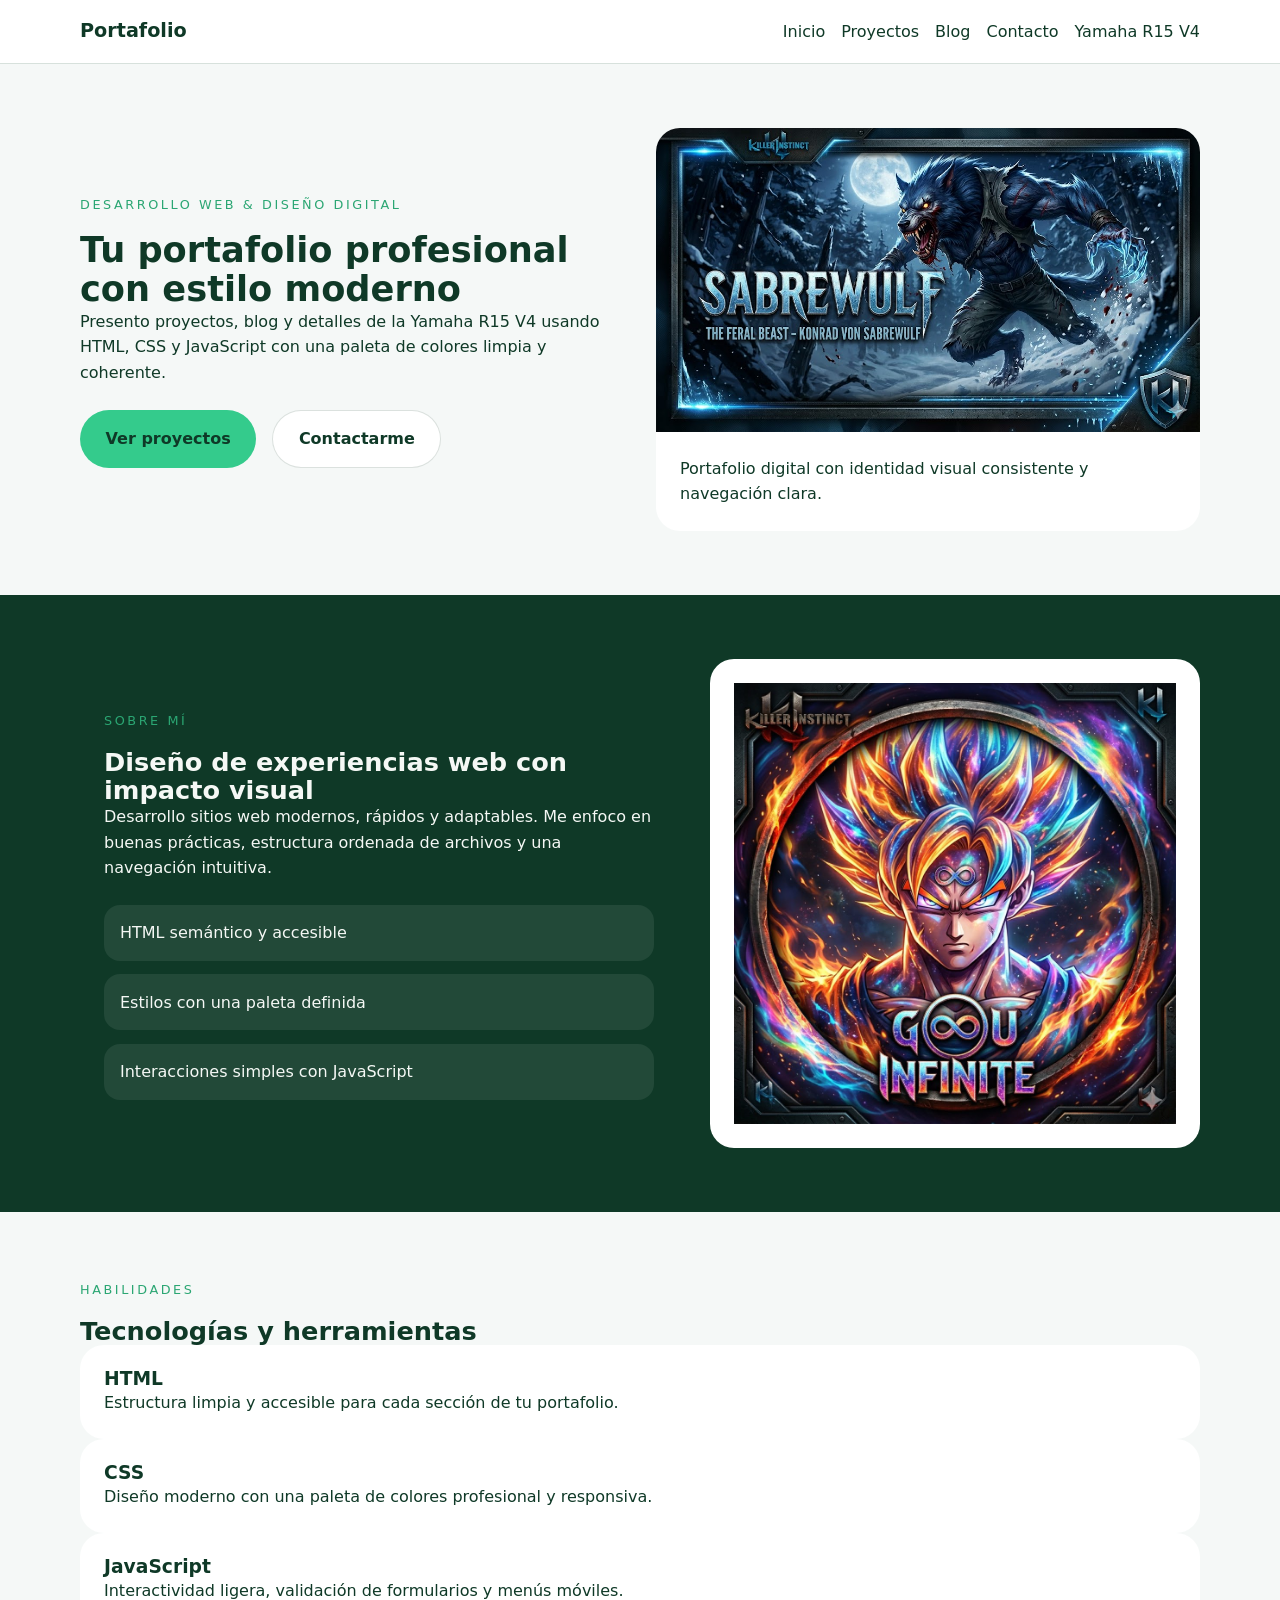
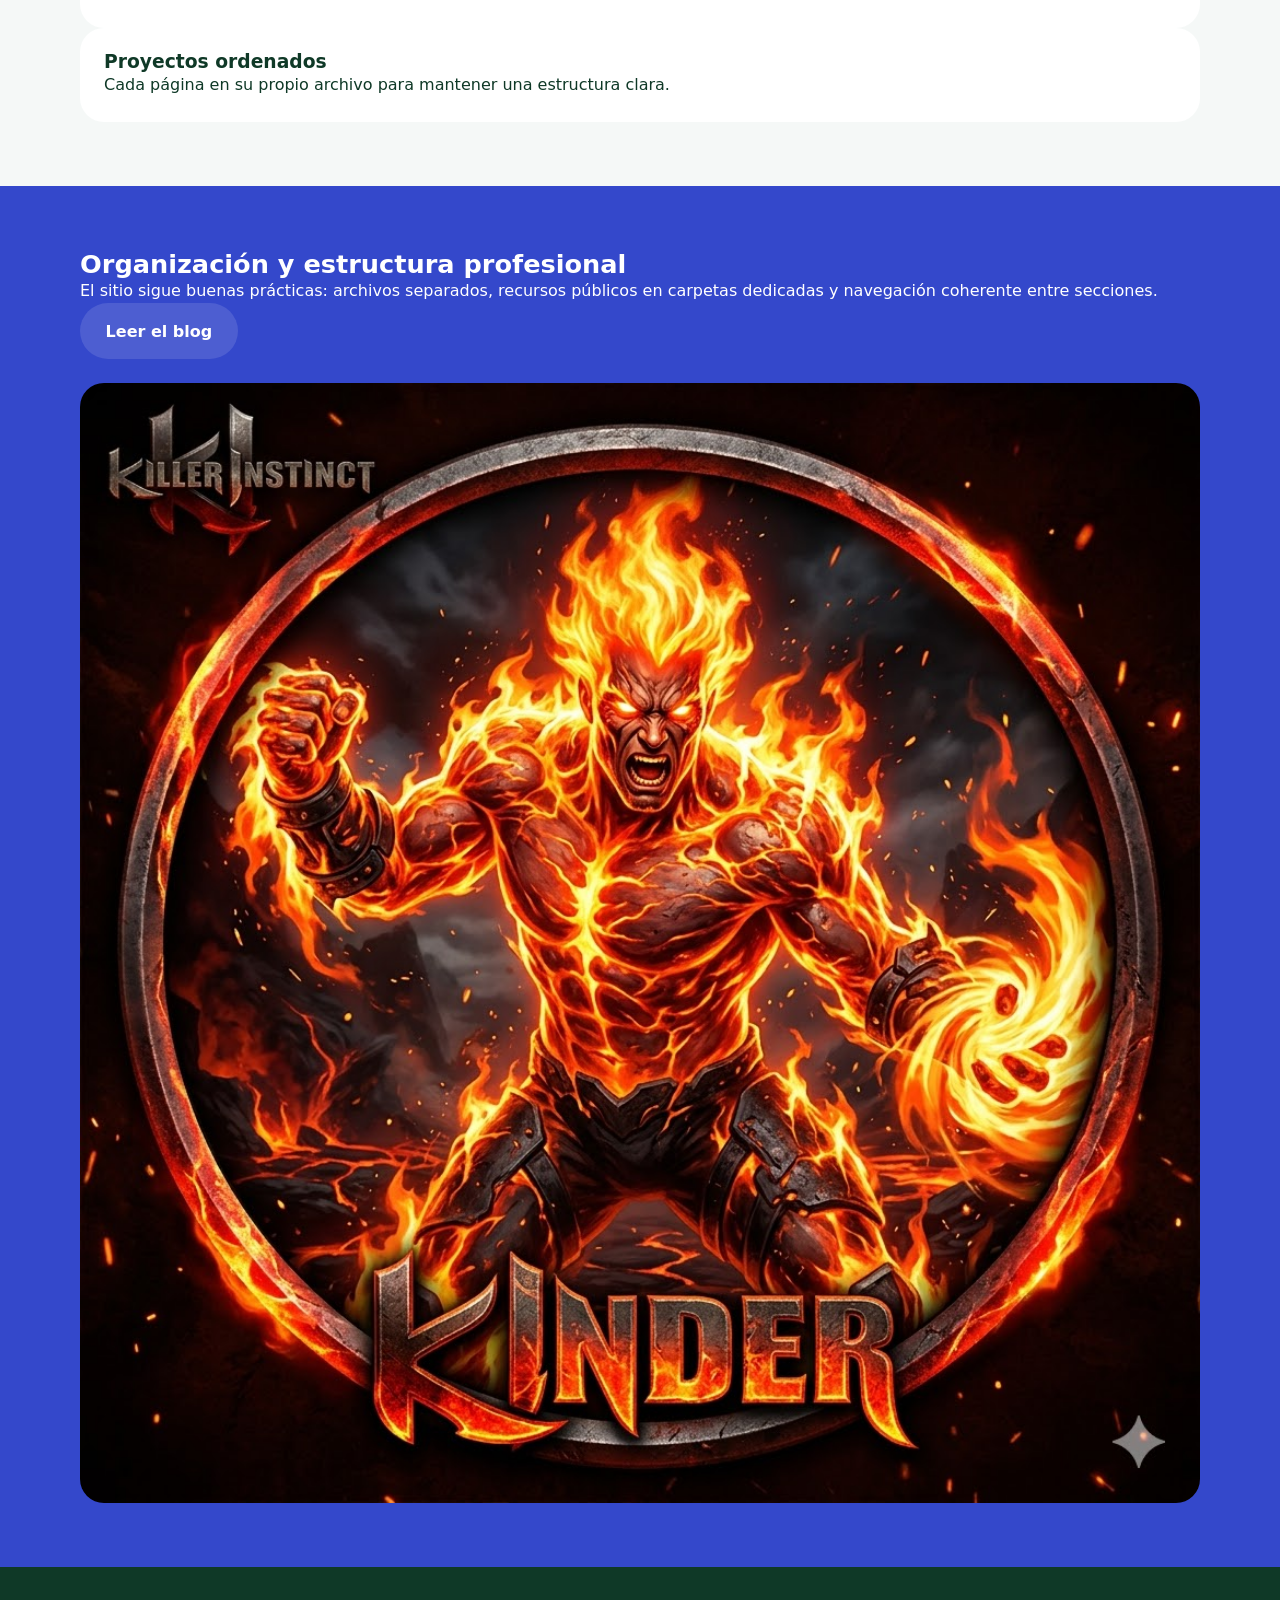
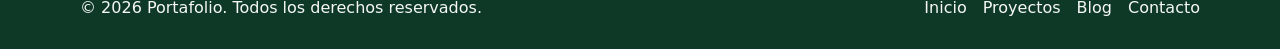
==== index.html @ 2af33558 "initial commit" ====
<!DOCTYPE html>
<html lang="es">
<head>
  <meta charset="UTF-8" />
  <meta name="viewport" content="width=device-width, initial-scale=1.0" />
  <title>Portafolio | Página Principal</title>
  <link rel="stylesheet" href="assets/css/style.css" />
</head>
<body>
  <header class="site-header">
    <div class="container header-inner">
      <a class="brand" href="index.html">Portafolio</a>
      <button class="menu-toggle" aria-label="Abrir menú" id="menuToggle">Menu</button>
      <nav class="site-nav" id="siteNav">
        <a href="index.html">Inicio</a>
        <a href="proyect.html">Proyectos</a>
        <a href="blog.html">Blog</a>
        <a href="contact.html">Contacto</a>
        <a href="yamaha.html">Yamaha R15 V4</a>
      </nav>
    </div>
  </header>

  <main>
    <section class="hero section-light">
      <div class="container hero-grid">
        <div>
          <p class="eyebrow">Desarrollo web & diseño digital</p>
          <h1>Tu portafolio profesional con estilo moderno</h1>
          <p>Presento proyectos, blog y detalles de la Yamaha R15 V4 usando HTML, CSS y JavaScript con una paleta de colores limpia y coherente.</p>
          <div class="hero-actions">
            <a class="btn btn-primary" href="proyect.html">Ver proyectos</a>
            <a class="btn btn-secondary" href="contact.html">Contactarme</a>
          </div>
        </div>
        <div class="hero-card">
          <img src="assets/images/banner.jpg" alt="Portafolio banner" />
          <div class="hero-card-content">
            <p>Portafolio digital con identidad visual consistente y navegación clara.</p>
          </div>
        </div>
      </div>
    </section>

    <section class="section-dark about-section">
      <div class="container section-grid">
        <div class="about-text">
          <span class="eyebrow">Sobre mí</span>
          <h2>Diseño de experiencias web con impacto visual</h2>
          <p>Desarrollo sitios web modernos, rápidos y adaptables. Me enfoco en buenas prácticas, estructura ordenada de archivos y una navegación intuitiva.</p>
          <ul class="feature-list">
            <li>HTML semántico y accesible</li>
            <li>Estilos con una paleta definida</li>
            <li>Interacciones simples con JavaScript</li>
          </ul>
        </div>
        <div class="about-image">
          <img src="assets/images/profile.jpg" alt="Perfil profesional" />
        </div>
      </div>
    </section>

    <section class="section-light skills-section">
      <div class="container">
        <span class="eyebrow">Habilidades</span>
        <h2>Tecnologías y herramientas</h2>
        <div class="skill-grid">
          <article class="skill-card">
            <h3>HTML</h3>
            <p>Estructura limpia y accesible para cada sección de tu portafolio.</p>
          </article>
          <article class="skill-card">
            <h3>CSS</h3>
            <p>Diseño moderno con una paleta de colores profesional y responsiva.</p>
          </article>
          <article class="skill-card">
            <h3>JavaScript</h3>
            <p>Interactividad ligera, validación de formularios y menús móviles.</p>
          </article>
          <article class="skill-card">
            <h3>Proyectos ordenados</h3>
            <p>Cada página en su propio archivo para mantener una estructura clara.</p>
          </article>
        </div>
      </div>
    </section>

    <section class="section-accent showcase-section">
      <div class="container showcase-grid">
        <div>
          <h2>Organización y estructura profesional</h2>
          <p>El sitio sigue buenas prácticas: archivos separados, recursos públicos en carpetas dedicadas y navegación coherente entre secciones.</p>
          <a class="btn btn-light" href="blog.html">Leer el blog</a>
        </div>
        <div class="showcase-card">
          <img src="assets/images/image.jpg" alt="Ejemplo de proyecto web" />
        </div>
      </div>
    </section>
  </main>

  <footer class="site-footer">
    <div class="container footer-grid">
      <p>© 2026 Portafolio. Todos los derechos reservados.</p>
      <nav class="footer-nav">
        <a href="index.html">Inicio</a>
        <a href="proyect.html">Proyectos</a>
        <a href="blog.html">Blog</a>
        <a href="contact.html">Contacto</a>
      </nav>
    </div>
  </footer>

  <script src="assets/js/main.js"></script>
</body>
</html>
---- assets/css/style.css ----
:root {
  --color-bg: #f5f8f7;
  --color-surface: #ffffff;
  --color-primary: #2BA673;
  --color-secondary: #0F3927;
  --color-button: #34CB8C;
  --color-accent: #3448CB;
  --color-text: #0f3927;
  --color-muted: #5b6b67;
  --color-border: #d7e1dc;
}

* {
  box-sizing: border-box;
}

html {
  scroll-behavior: smooth;
}

body {
  margin: 0;
  font-family: Inter, system-ui, -apple-system, BlinkMacSystemFont, 'Segoe UI', sans-serif;
  background: var(--color-bg);
  color: var(--color-text);
  line-height: 1.6;
}

img {
  max-width: 100%;
  display: block;
}

a {
  color: inherit;
  text-decoration: none;
}

.container {
  width: min(1120px, calc(100% - 2rem));
  margin: 0 auto;
}

.site-header {
  background: var(--color-surface);
  border-bottom: 1px solid var(--color-border);
  position: sticky;
  top: 0;
  z-index: 20;
}

.header-inner {
  display: flex;
  align-items: center;
  justify-content: space-between;
  gap: 1rem;
  padding: 1rem 0;
}

.brand {
  font-weight: 700;
  font-size: 1.2rem;
  color: var(--color-secondary);
}

.site-nav {
  display: flex;
  flex-wrap: wrap;
  gap: 1rem;
  align-items: center;
}

.site-nav a {
  color: var(--color-text);
  transition: color 0.2s ease;
}

.site-nav a:hover {
  color: var(--color-primary);
}

.menu-toggle {
  display: none;
  border: none;
  background: var(--color-primary);
  color: white;
  padding: 0.75rem 1rem;
  border-radius: 999px;
  cursor: pointer;
}

.section-light,
.section-accent,
.section-dark {
  padding: 4rem 0;
}

.section-light {
  background: var(--color-bg);
}

.section-dark {
  background: var(--color-secondary);
  color: #f5f8f5;
}

.section-accent {
  background: var(--color-accent);
  color: white;
}

.eyebrow {
  display: inline-flex;
  align-items: center;
  gap: 0.5rem;
  text-transform: uppercase;
  letter-spacing: 0.2em;
  font-size: 0.8rem;
  margin-bottom: 1rem;
  color: var(--color-primary);
}

h1,
h2,
h3 {
  margin: 0;
  line-height: 1.1;
}

h1 {
  font-size: clamp(2.2rem, 2.5vw, 3.45rem);
}

h2 {
  font-size: clamp(1.6rem, 2vw, 2.4rem);
}

p {
  margin: 0;
}

.hero-grid,
.showcase-grid,
.section-grid,
.detail-grid,
.project-grid,
.blog-grid,
.contact-layout,
.yamaha-grid {
  display: grid;
  gap: 2rem;
}

.hero-grid,
.yamaha-grid {
  grid-template-columns: minmax(0, 1fr) minmax(320px, 1fr);
  align-items: center;
}

.hero-card,
.showcase-card,
.project-card,
.blog-card,
.contact-card,
.detail-card,
.yamaha-details article,
.about-image {
  border-radius: 24px;
  overflow: hidden;
  background: var(--color-surface);
}

.hero-card img,
.showcase-card img,
.project-card img {
  width: 100%;
  display: block;
}

.hero-card {
  position: relative;
}

.hero-card-content {
  padding: 1.5rem;
}

.hero-actions,
.btn-group {
  display: flex;
  flex-wrap: wrap;
  gap: 1rem;
  margin-top: 1.5rem;
}

.btn {
  display: inline-flex;
  align-items: center;
  justify-content: center;
  padding: 0.95rem 1.6rem;
  border-radius: 999px;
  font-weight: 600;
  transition: transform 0.2s ease, background-color 0.2s ease;
}

.btn:hover {
  transform: translateY(-1px);
}

.btn-primary {
  background: var(--color-button);
  color: var(--color-secondary);
}

.btn-secondary {
  background: var(--color-surface);
  color: var(--color-secondary);
  border: 1px solid rgba(15, 57, 39, 0.15);
}

.btn-light {
  background: rgba(255, 255, 255, 0.12);
  color: white;
}

.section-grid {
  grid-template-columns: minmax(0, 1.1fr) minmax(300px, 0.9fr);
  align-items: center;
}

.about-text,
.about-image,
.contact-info,
.project-content,
.blog-card,
.detail-card {
  padding: 1.5rem;
}

.about-image img {
  object-fit: cover;
  min-height: 420px;
}

.feature-list {
  list-style: none;
  padding: 0;
  margin: 1.5rem 0 0;
  display: grid;
  gap: 0.85rem;
}

.feature-list li {
  background: rgba(255,255,255,0.08);
  padding: 0.95rem 1rem;
  border-radius: 16px;
}

.skills-section .skill-grid,
.project-grid,
.blog-grid,
.detail-grid {
  grid-template-columns: repeat(auto-fit, minmax(220px, 1fr));
}

.skill-card,
.project-card,
.blog-card,
.detail-card,
.contact-card,
.info-block {
  background: var(--color-surface);
  border-radius: 24px;
}

.skill-card,
.blog-card,
.detail-card {
  padding: 1.5rem;
}

.project-card {
  display: grid;
  grid-template-rows: auto 1fr;
}

.project-content {
  display: flex;
  flex-direction: column;
  gap: 1rem;
}

.contact-grid {
  background: var(--color-secondary);
}

.contact-layout {
  grid-template-columns: minmax(0, 1fr) 320px;
}

.contact-card,
.info-block {
  background: var(--color-surface);
}

.contact-card h2,
.info-block h3 {
  margin-bottom: 1rem;
}

.contact-card input,
.contact-card textarea {
  width: 100%;
  padding: 0.95rem 1rem;
  border-radius: 14px;
  border: 1px solid var(--color-border);
  margin-top: 0.5rem;
  margin-bottom: 1rem;
  font: inherit;
}

.contact-card button {
  width: fit-content;
}

.success-message {
  display: none;
  margin-top: 0.75rem;
  color: var(--color-primary);
}

.showcase-grid,
.project-grid,
.blog-grid,
.detail-grid {
  gap: 1.5rem;
}

.project-card img,
.yamaha-image img {
  min-height: 220px;
  object-fit: cover;
}

.blog-card {
  transition: transform 0.2s ease;
}

.blog-card:hover {
  transform: translateY(-4px);
}

.site-footer {
  background: var(--color-secondary);
  color: #f5f8f5;
  padding: 1.75rem 0;
}

.footer-grid {
  display: flex;
  justify-content: space-between;
  align-items: center;
  gap: 1rem;
}

.footer-nav {
  display: flex;
  gap: 1rem;
  flex-wrap: wrap;
}

.yamaha-grid {
  grid-template-columns: minmax(0, 1fr) minmax(320px, 1fr);
  align-items: center;
}

.yamaha-image img {
  border-radius: 24px;
}

.detail-grid {
  grid-template-columns: repeat(2, minmax(0, 1fr));
}

.detail-card ul {
  list-style: disc;
  padding-left: 1.4rem;
  margin: 1rem 0 0;
}

@media (max-width: 900px) {
  .section-grid,
  .hero-grid,
  .contact-layout,
  .detail-grid,
  .yamaha-grid {
    grid-template-columns: 1fr;
  }

  .footer-grid {
    flex-direction: column;
    align-items: flex-start;
  }
}

@media (max-width: 700px) {
  .site-nav {
    display: none;
    flex-direction: column;
    gap: 1rem;
    width: 100%;
    background: var(--color-surface);
    border-radius: 18px;
    padding: 1rem;
    margin-top: 1rem;
  }

  .site-nav.open {
    display: flex;
  }

  .menu-toggle {
    display: inline-flex;
  }

  .header-inner {
    flex-direction: column;
    align-items: stretch;
  }
}
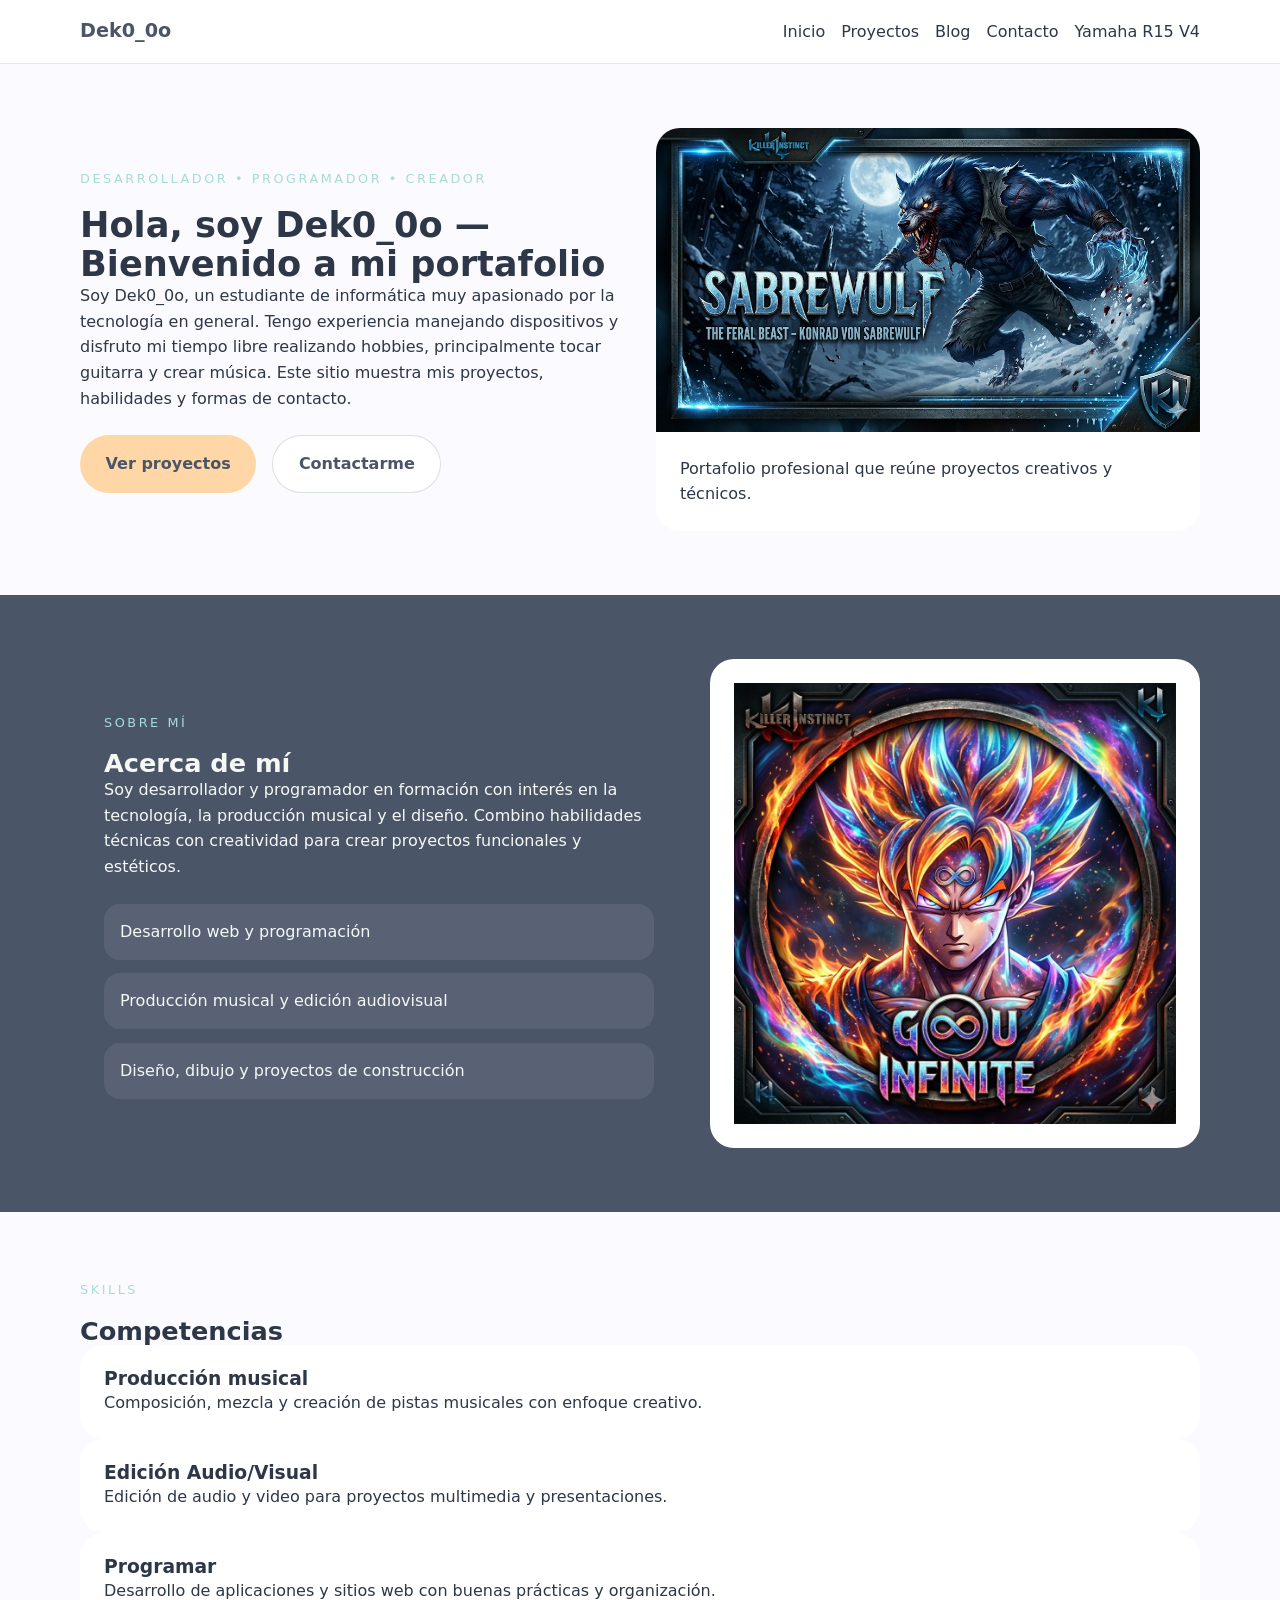
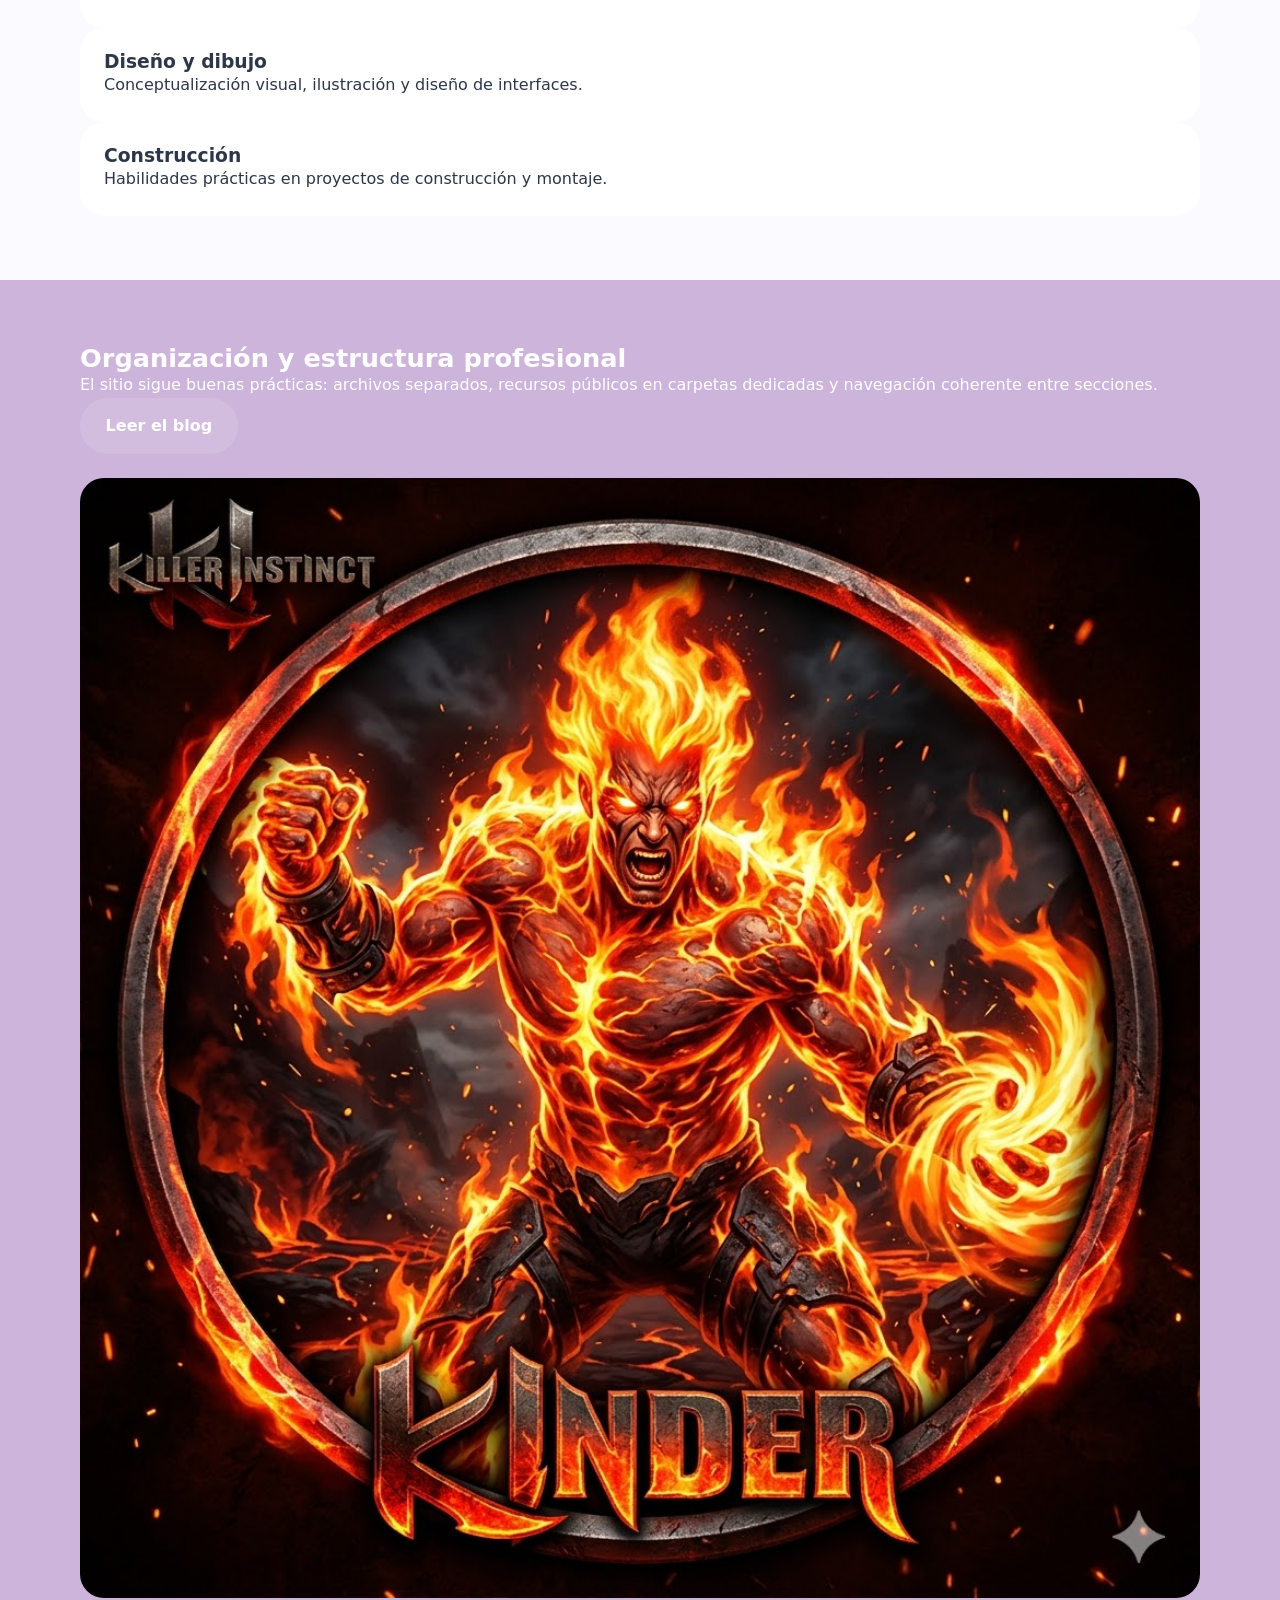
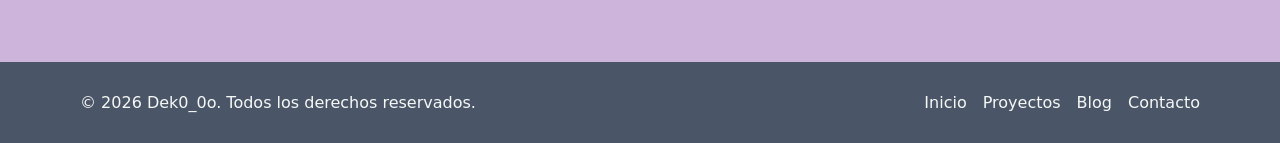
==== commit 4e25d5e8: "update1" ====
--- a/index.html
+++ b/index.html
@@ -3,13 +3,13 @@
 <head>
   <meta charset="UTF-8" />
   <meta name="viewport" content="width=device-width, initial-scale=1.0" />
-  <title>Portafolio | Página Principal</title>
+  <title>Portafolio | Dek0_0o</title>
   <link rel="stylesheet" href="assets/css/style.css" />
 </head>
 <body>
   <header class="site-header">
     <div class="container header-inner">
-      <a class="brand" href="index.html">Portafolio</a>
+      <a class="brand" href="index.html">Dek0_0o</a>
       <button class="menu-toggle" aria-label="Abrir menú" id="menuToggle">Menu</button>
       <nav class="site-nav" id="siteNav">
         <a href="index.html">Inicio</a>
@@ -25,18 +25,18 @@
     <section class="hero section-light">
       <div class="container hero-grid">
         <div>
-          <p class="eyebrow">Desarrollo web & diseño digital</p>
-          <h1>Tu portafolio profesional con estilo moderno</h1>
-          <p>Presento proyectos, blog y detalles de la Yamaha R15 V4 usando HTML, CSS y JavaScript con una paleta de colores limpia y coherente.</p>
+          <p class="eyebrow">Desarrollador • Programador • Creador</p>
+          <h1>Hola, soy Dek0_0o — Bienvenido a mi portafolio</h1>
+          <p>Soy Dek0_0o, un estudiante de informática muy apasionado por la tecnología en general. Tengo experiencia manejando dispositivos y disfruto mi tiempo libre realizando hobbies, principalmente tocar guitarra y crear música. Este sitio muestra mis proyectos, habilidades y formas de contacto.</p>
           <div class="hero-actions">
             <a class="btn btn-primary" href="proyect.html">Ver proyectos</a>
             <a class="btn btn-secondary" href="contact.html">Contactarme</a>
           </div>
         </div>
         <div class="hero-card">
-          <img src="assets/images/banner.jpg" alt="Portafolio banner" />
+          <img src="assets/images/banner.jpg" alt="Banner de portafolio" />
           <div class="hero-card-content">
-            <p>Portafolio digital con identidad visual consistente y navegación clara.</p>
+            <p>Portafolio profesional que reúne proyectos creativos y técnicos.</p>
           </div>
         </div>
       </div>
@@ -46,12 +46,12 @@
       <div class="container section-grid">
         <div class="about-text">
           <span class="eyebrow">Sobre mí</span>
-          <h2>Diseño de experiencias web con impacto visual</h2>
-          <p>Desarrollo sitios web modernos, rápidos y adaptables. Me enfoco en buenas prácticas, estructura ordenada de archivos y una navegación intuitiva.</p>
+          <h2>Acerca de mí</h2>
+          <p>Soy desarrollador y programador en formación con interés en la tecnología, la producción musical y el diseño. Combino habilidades técnicas con creatividad para crear proyectos funcionales y estéticos.</p>
           <ul class="feature-list">
-            <li>HTML semántico y accesible</li>
-            <li>Estilos con una paleta definida</li>
-            <li>Interacciones simples con JavaScript</li>
+            <li>Desarrollo web y programación</li>
+            <li>Producción musical y edición audiovisual</li>
+            <li>Diseño, dibujo y proyectos de construcción</li>
           </ul>
         </div>
         <div class="about-image">
@@ -62,24 +62,28 @@
 
     <section class="section-light skills-section">
       <div class="container">
-        <span class="eyebrow">Habilidades</span>
-        <h2>Tecnologías y herramientas</h2>
+        <span class="eyebrow">Skills</span>
+        <h2>Competencias</h2>
         <div class="skill-grid">
           <article class="skill-card">
-            <h3>HTML</h3>
-            <p>Estructura limpia y accesible para cada sección de tu portafolio.</p>
+            <h3>Producción musical</h3>
+            <p>Composición, mezcla y creación de pistas musicales con enfoque creativo.</p>
           </article>
           <article class="skill-card">
-            <h3>CSS</h3>
-            <p>Diseño moderno con una paleta de colores profesional y responsiva.</p>
+            <h3>Edición Audio/Visual</h3>
+            <p>Edición de audio y video para proyectos multimedia y presentaciones.</p>
           </article>
           <article class="skill-card">
-            <h3>JavaScript</h3>
-            <p>Interactividad ligera, validación de formularios y menús móviles.</p>
+            <h3>Programar</h3>
+            <p>Desarrollo de aplicaciones y sitios web con buenas prácticas y organización.</p>
           </article>
           <article class="skill-card">
-            <h3>Proyectos ordenados</h3>
-            <p>Cada página en su propio archivo para mantener una estructura clara.</p>
+            <h3>Diseño y dibujo</h3>
+            <p>Conceptualización visual, ilustración y diseño de interfaces.</p>
+          </article>
+          <article class="skill-card">
+            <h3>Construcción</h3>
+            <p>Habilidades prácticas en proyectos de construcción y montaje.</p>
           </article>
         </div>
       </div>
@@ -101,7 +105,7 @@
 
   <footer class="site-footer">
     <div class="container footer-grid">
-      <p>© 2026 Portafolio. Todos los derechos reservados.</p>
+      <p>© 2026 Dek0_0o. Todos los derechos reservados.</p>
       <nav class="footer-nav">
         <a href="index.html">Inicio</a>
         <a href="proyect.html">Proyectos</a>
--- a/assets/css/style.css
+++ b/assets/css/style.css
@@ -1,13 +1,13 @@
 :root {
-  --color-bg: #f5f8f7;
-  --color-surface: #ffffff;
-  --color-primary: #2BA673;
-  --color-secondary: #0F3927;
-  --color-button: #34CB8C;
-  --color-accent: #3448CB;
-  --color-text: #0f3927;
-  --color-muted: #5b6b67;
-  --color-border: #d7e1dc;
+  --color-bg: #FBFAFF; /* very pale lavender */
+  --color-surface: #FFFFFF;
+  --color-primary: #A8DADC; /* pastel teal */
+  --color-secondary: #4A5568; /* muted slate for contrast */
+  --color-button: #FFD6A5; /* pastel peach */
+  --color-accent: #CDB4DB; /* pastel lavender accent */
+  --color-text: #2D3748; /* dark slate for readable text */
+  --color-muted: #667085;
+  --color-border: #E6E6F0;
 }
 
 * {
@@ -102,6 +102,35 @@
 .section-dark {
   background: var(--color-secondary);
   color: #f5f8f5;
+}
+
+/* Sección específica para proyectos: fondo más oscuro para resaltar texto claro */
+.project-grid-section {
+  background: #0b1220; /* color muy oscuro, casi negro */
+  color: #ffffff;
+}
+
+/* Mantener las tarjetas de proyecto con fondo claro y texto legible */
+.project-grid-section .project-card {
+  background: var(--color-surface);
+  color: var(--color-text);
+}
+
+/* Oscurecer secciones específicas: blog, contacto y yamaha */
+.blog-grid-section,
+.contact-grid,
+.yamaha-details {
+  background: #0b1220; /* oscuro para resaltar texto blanco */
+  color: #ffffff;
+}
+
+/* Mantener las tarjetas internas con fondo claro para contraste */
+.blog-grid-section .blog-card,
+.contact-grid .contact-card,
+.contact-grid .info-block,
+.yamaha-details .detail-card {
+  background: var(--color-surface);
+  color: var(--color-text);
 }
 
 .section-accent {
